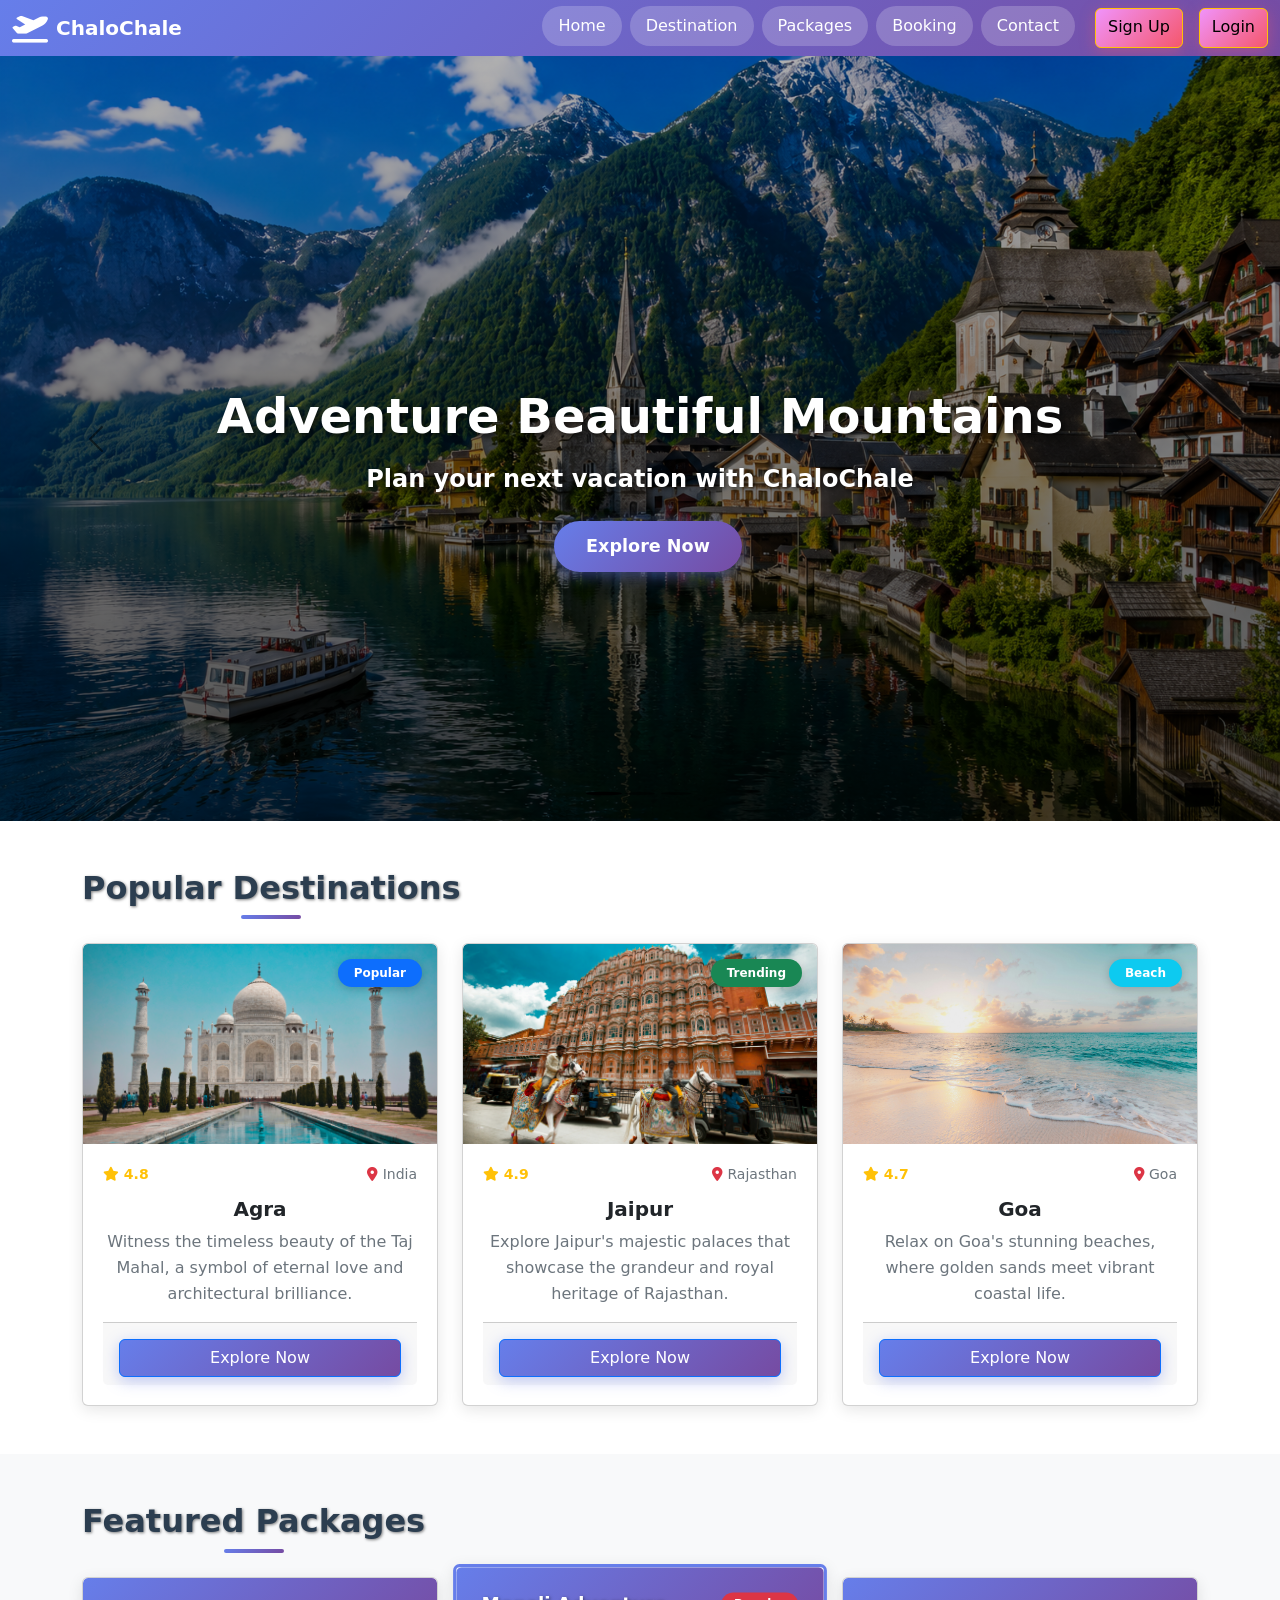
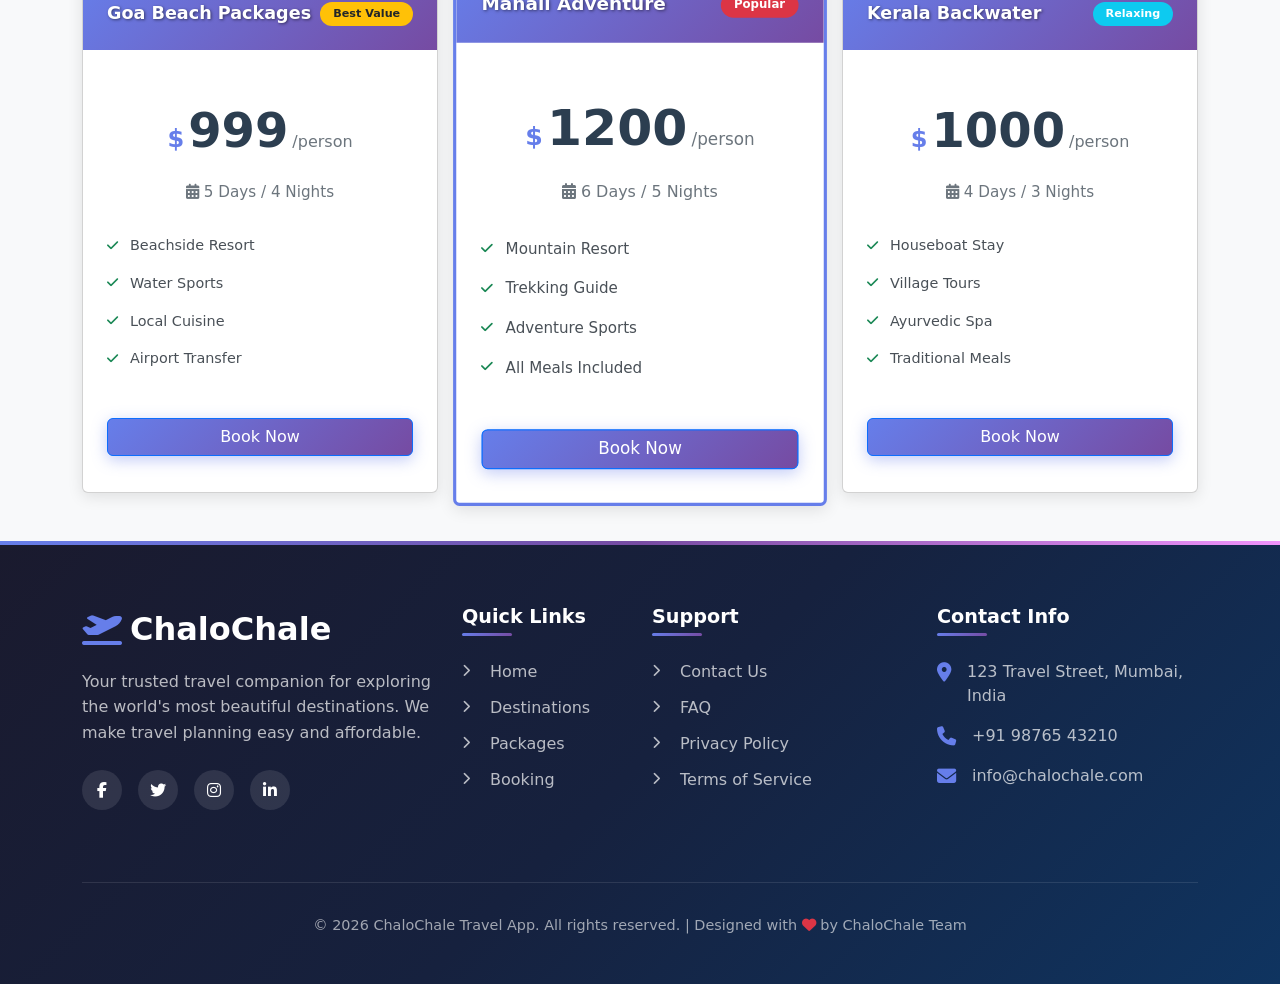
==== index.html @ b2a741e1 "updated" ====
<!DOCTYPE html>
<html lang="en">
<head>
    <meta charset="UTF-8">
    <meta name="viewport" content="width=device-width, initial-scale=1.0">
    <title>ChaloChale Travel App</title>
    <link rel="stylesheet" href="/CSS/index.css">

    <!-- Bootstrap 5 CSS -->
    <link href="https://cdn.jsdelivr.net/npm/bootstrap@5.0.2/dist/css/bootstrap.min.css" rel="stylesheet">
    
    <!-- Font Awesome for Icons -->
    <link rel="stylesheet" href="https://cdnjs.cloudflare.com/ajax/libs/font-awesome/6.4.0/css/all.min.css">
</head>
<body>

    <nav class="navbar navbar-expand-lg navbar-dark bg-dark">
        <div class="container-fluid">

            <!-- Brand -->
            <a class="navbar-brand" href="#">
                <i class="fas fa-plane-departure"></i>
                ChaloChale
            </a>

            <!-- Toggle Button -->
            <button class="navbar-toggler" type="button"
                    data-bs-toggle="collapse"
                    data-bs-target="#navbarNav"
                    aria-controls="navbarNav"
                    aria-expanded="false"
                    aria-label="Toggle navigation">

                <span class="navbar-toggler-icon"></span>
            </button>

            <!-- Navbar Links -->
            <div class="collapse navbar-collapse" id="navbarNav">
                <ul class="navbar-nav ms-auto">

                    <li class="nav-item">
                        <a class="nav-link active" aria-current="page" href="index.html">Home</a>
                    </li>

                    <li class="nav-item">
                        <a class="nav-link active" href="Destinations.html">Destination</a>
                    </li>

                    <li class="nav-item">
                        <a class="nav-link active" href="Packages.html">Packages</a>
                    </li>
                    <li class="nav-item">
                        <a class="nav-link active" href="booking.html">Booking</a>
                    </li>
                    <li class="nav-item">
                        <a class="nav-link active" aria-current="page" href="Contact.html">Contact</a>
                    </li>
                    <a href="signup.html" class="btn btn-warning ms-lg-3">Sign Up</a>
                    <a href="login.html" class="btn btn-warning ms-lg-3">Login</a>

                </ul>
            </div>

        </div>
    </nav>

    <div id="carouselExampleDark" class="carousel carousel-dark slide" data-bs-ride="carousel">
  <div class="carousel-indicators">
    <button type="button" data-bs-target="#carouselExampleDark" data-bs-slide-to="0" class="active" aria-current="true" aria-label="Slide 1"></button>
    <button type="button" data-bs-target="#carouselExampleDark" data-bs-slide-to="1" aria-label="Slide 2"></button>
    <button type="button" data-bs-target="#carouselExampleDark" data-bs-slide-to="2" aria-label="Slide 3"></button>
  </div>
  <div class="carousel-inner">
    <div class="carousel-item active" data-bs-interval="10000">
      <img src="/images/dest1.png" class="d-block w-100" alt="..." height="850">
      <div class="carousel-caption d-none d-md-block">
        <h5 class="fw-bolder">Adventure Beautiful Mountains </h5>
        <p  class="fw-bold">Plan your next vacation with ChaloChale</p>
        <button class="btn btn-primary ms-lg-3">Explore Now</button>
      </div>
    </div>
    <div class="carousel-item" data-bs-interval="2000">
      <img src="/images/dest2.jpg" class="d-block w-100"  height="850" alt="...">
      <div class="carousel-caption d-none d-md-block">
        <h5 class="fw-bolder">Explore Beautiful Beaches</h5>
        <p class="fw-bold">See your next Sunset on a beautiful beach</p>
        <button class="btn btn-secondary ms-lg-3">View Beaches</button>
      </div>
    </div>
    <div class="carousel-item">
      <img src="/images/image3.jpg_alt=media" class="d-block w-100" alt="..." height="850">
      <div class="carousel-caption d-none d-md-block">
        <h5 class="fw-bolder">Explore Lake-Side View</h5>
        <p class="fw-bold">Discover trekking and Hiking Packages</p>
        <button class="btn btn-success ms-lg-3">View Mountains</button>
      </div>
    </div>
  </div>
  <button class="carousel-control-prev" type="button" data-bs-target="#carouselExampleDark" data-bs-slide="prev">
    <span class="carousel-control-prev-icon" aria-hidden="true"></span>
    <span class="visually-hidden">Previous</span>
  </button>
  <button class="carousel-control-next" type="button" data-bs-target="#carouselExampleDark" data-bs-slide="next">
    <span class="carousel-control-next-icon" aria-hidden="true"></span>
    <span class="visually-hidden">Next</span>
  </button>
</div>
<section class="py-5">
<div class="container">
  <h2 class="text-center fw-bold mb-4">Popular Destinations</h2>
  <div class="row row-cols-1 row-cols-sm-2 row-cols-lg-3 g-4">
    <div class="col">
      <div class="card h-100 destination-card">
        <div class="card-image-wrapper">
          <img src="card1.jpg" class="card-img-top" alt="Agra">
          <div class="card-badge">
            <span class="badge bg-primary">Popular</span>
          </div>
        </div>
        <div class="card-body">
          <div class="card-meta">
            <span class="rating"><i class="fas fa-star text-warning"></i> 4.8</span>
            <span class="location"><i class="fas fa-map-marker-alt text-danger"></i> India</span>
          </div>
          <h5 class="card-title">Agra</h5>
          <p class="card-text">Witness the timeless beauty of the Taj Mahal, a symbol of eternal love and architectural brilliance.</p>
          <div class="card-footer mt-auto">
            <button class="btn btn-primary w-100">Explore Now</button>
          </div>
        </div>
      </div>
    </div>
    <div class="col">
      <div class="card h-100 destination-card">
        <div class="card-image-wrapper">
          <img src="card2.jpg" class="card-img-top" alt="Jaipur">
          <div class="card-badge">
            <span class="badge bg-success">Trending</span>
          </div>
        </div>
 <div class="card-body">
          <div class="card-meta">
            <span class="rating"><i class="fas fa-star text-warning"></i> 4.9</span>
            <span class="location"><i class="fas fa-map-marker-alt text-danger"></i> Rajasthan</span>
          </div>
          <h5 class="card-title">Jaipur</h5>
          <p class="card-text">Explore Jaipur's majestic palaces that showcase the grandeur and royal heritage of Rajasthan.</p>
          <div class="card-footer mt-auto">

<button class="btn btn-primary w-100">Explore Now</button>
          </div>
        </div>
      </div>
    </div>
    <div class="col">
      <div class="card h-100 destination-card">
        <div class="card-image-wrapper">
          <img src="card3.jpg" class="card-img-top" alt="Goa">
          <div class="card-badge">
            <span class="badge bg-info">Beach</span>
          </div>
        </div>
        <div class="card-body">
          <div class="card-meta">
            <span class="rating"><i class="fas fa-star text-warning"></i> 4.7</span>
            <span class="location"><i class="fas fa-map-marker-alt text-danger"></i> Goa</span>
          </div>
          <h5 class="card-title">Goa</h5>
          <p class="card-text">Relax on Goa's stunning beaches, where golden sands meet vibrant coastal life.</p>
          <div class="card-footer mt-auto">
            <button class="btn btn-primary w-100">Explore Now</button>
          </div>
        </div>
      </div>
    </div>
  </div>
</div>
</section>

<section class="py-5 bg-light">
  <div class="container">
    <h2 class="text-center fw-bold mb-4">Featured Packages</h2>
    <div class="row row-cols-1 row-cols-sm-2 row-cols-lg-3 g-4">
      <div class="col">
        <div class="card h-100 pricing-card">
          <div class="card-header">
            <h5 class="fw-bold">Goa Beach Packages</h5>
            <span class="badge bg-warning text-dark">Best Value</span>
          </div>
          <div class="card-body">
            <div class="price-tag">
              <span class="currency">$</span>
              <span class="amount">999</span>
              <span class="period">/person</span>
            </div>
            <p class="duration"><i class="fas fa-calendar-alt"></i> 5 Days / 4 Nights</p>
            <ul class="features-list">
              <li><i class="fas fa-check text-success"></i> Beachside Resort</li>
              <li><i class="fas fa-check text-success"></i> Water Sports</li>
              <li><i class="fas fa-check text-success"></i> Local Cuisine</li>
              <li><i class="fas fa-check text-success"></i> Airport Transfer</li>
            </ul>
            <button class="btn btn-primary w-100 mt-3" data-bs-target="#bookingModal">Book Now</button>
          </div>
        </div>
      </div>
      <div class="col">
        <div class="card h-100 pricing-card featured">
          <div class="card-header">
            <h5 class="fw-bold">Manali Adventure</h5>
            <span class="badge bg-danger">Popular</span>
          </div>
          <div class="card-body">
            <div class="price-tag">
              <span class="currency">$</span>
              <span class="amount">1200</span>
              <span class="period">/person</span>
            </div>
            <p class="duration"><i class="fas fa-calendar-alt"></i> 6 Days / 5 Nights</p>
            <ul class="features-list">
              <li><i class="fas fa-check text-success"></i> Mountain Resort</li>
              <li><i class="fas fa-check text-success"></i> Trekking Guide</li>
              <li><i class="fas fa-check text-success"></i> Adventure Sports</li>
              <li><i class="fas fa-check text-success"></i> All Meals Included</li>
            </ul>
            <button class="btn btn-primary w-100 mt-3" data-bs-target="#bookingModal">Book Now</button>
          </div>
        </div>
      </div>
      <div class="col">
        <div class="card h-100 pricing-card">
          <div class="card-header">
            <h5 class="fw-bold">Kerala Backwater</h5>
            <span class="badge bg-info">Relaxing</span>
          </div>
          <div class="card-body">
            <div class="price-tag">
              <span class="currency">$</span>
              <span class="amount">1000</span>
              <span class="period">/person</span>
            </div>
            <p class="duration"><i class="fas fa-calendar-alt"></i> 4 Days / 3 Nights</p>
            <ul class="features-list">
              <li><i class="fas fa-check text-success"></i> Houseboat Stay</li>
              <li><i class="fas fa-check text-success"></i> Village Tours</li>
              <li><i class="fas fa-check text-success"></i> Ayurvedic Spa</li>
              <li><i class="fas fa-check text-success"></i> Traditional Meals</li>
            </ul>
            <button class="btn btn-primary w-100 mt-3" data-bs-target="#bookingModal">Book Now</button>
          </div>
        </div>
      </div>
    </div>
  </div>
</section>

<!-- Footer -->
    <footer class="footer">
        <div class="container">
            <div class="row footer-content">
                <div class="col-lg-4 mb-4">
                    <div class="footer-logo">
                        <i class="fas fa-plane-departure"></i>
                        ChaloChale
                    </div>
                    <p class="footer-description">
                        Your trusted travel companion for exploring the world's most beautiful destinations. We make travel planning easy and affordable.
                    </p>
                    <div class="social-links">
                        <a href="#"><i class="fab fa-facebook-f"></i></a>
                        <a href="#"><i class="fab fa-twitter"></i></a>
                        <a href="#"><i class="fab fa-instagram"></i></a>
                        <a href="#"><i class="fab fa-linkedin-in"></i></a>
                    </div>
                </div>
                <div class="col-lg-2 col-md-4 mb-4">
                    <h5 class="footer-heading">Quick Links</h5>
                    <ul class="footer-links">
                        <li><a href="index.html"><i class="fas fa-chevron-right"></i> Home</a></li>
                        <li><a href="Destinations.html"><i class="fas fa-chevron-right"></i> Destinations</a></li>
                        <li><a href="Packages.html"><i class="fas fa-chevron-right"></i> Packages</a></li>
                        <li><a href="Booking.html"><i class="fas fa-chevron-right"></i> Booking</a></li>
                    </ul>
                </div>
                <div class="col-lg-3 col-md-4 mb-4">
                    <h5 class="footer-heading">Support</h5>
                    <ul class="footer-links">
                        <li><a href="Contact.html"><i class="fas fa-chevron-right"></i> Contact Us</a></li>
                        <li><a href="#"><i class="fas fa-chevron-right"></i> FAQ</a></li>
                        <li><a href="#"><i class="fas fa-chevron-right"></i> Privacy Policy</a></li>
                        <li><a href="#"><i class="fas fa-chevron-right"></i> Terms of Service</a></li>
                    </ul>
                </div>
                <div class="col-lg-3 col-md-4 mb-4">
                    <h5 class="footer-heading">Contact Info</h5>
                    <div class="footer-contact-item">
                        <i class="fas fa-map-marker-alt"></i>
                        <span>123 Travel Street, Mumbai, India</span>
                    </div>
                    <div class="footer-contact-item">
                        <i class="fas fa-phone"></i>
                        <span>+91 98765 43210</span>
                    </div>
                    <div class="footer-contact-item">
                        <i class="fas fa-envelope"></i>
                        <span>info@chalochale.com</span>
                    </div>
                </div>
            </div>
            <div class="footer-bottom">
                <p>&copy; 2026 ChaloChale Travel App. All rights reserved. | Designed with <i class="fas fa-heart text-danger"></i> by ChaloChale Team</p>
            </div>
        </div>
    </footer>
    <!-- Bootstrap 5 JS Bundle -->
    <script src="https://cdn.jsdelivr.net/npm/bootstrap@5.0.2/dist/js/bootstrap.bundle.min.js"></script>

</body>
</html>
---- CSS/index.css ----
/* Navbar styling */
.navbar {
    background: linear-gradient(135deg, #667eea 0%, #764ba2 100%) !important;
    box-shadow: 0 4px 20px rgba(102, 126, 234, 0.4);
    padding: 1rem 0;
    transition: all 0.3s ease;
}

.navbar:hover {
    box-shadow: 0 6px 25px rgba(102, 126, 234, 0.6);
}

.navbar-brand {
    font-weight: 700;
    font-size: 1.5rem;
    color: white !important;
    display: flex;
    align-items: center;
    gap: 0.5rem;
}

.navbar-brand i {
    font-size: 1.8rem;
}

.navbar-brand:hover {
    transform: scale(1.05);
    transition: transform 0.3s ease;
}

.nav-link {
    color: rgba(255, 255, 255, 0.9) !important;
    font-weight: 500;
    padding: 0.5rem 1rem !important;
    border-radius: 25px;
    transition: all 0.3s ease;
    margin: 0 0.25rem;
}

.nav-link:hover,
.nav-link.active {
    color: white !important;
    background: rgba(255, 255, 255, 0.2);
    transform: translateY(-2px);
}

.navbar-toggler {
    border: 2px solid rgba(255, 255, 255, 0.3);
    padding: 0.5rem;
}

.navbar-toggler:focus {
    box-shadow: 0 0 0 0.25rem rgba(255, 255, 255, 0.25);
}

.btn-warning {
    background: linear-gradient(135deg, #f093fb 0%, #f5576c 100%);
    border: none;
    border-radius: 25px;
    padding: 0.5rem 1.5rem;
    font-weight: 600;
    transition: all 0.3s ease;
    box-shadow: 0 4px 15px rgba(245, 87, 108, 0.4);
}

.btn-warning:hover {
    transform: translateY(-2px);
    box-shadow: 0 6px 20px rgba(245, 87, 108, 0.6);
    background: linear-gradient(135deg, #f5576c 0%, #f093fb 100%);
}

/* Carousel styling */
.carousel {
    position: relative;
}

.carousel-item {
    position: relative;
}

.carousel-item::before {
    content: '';
    position: absolute;
    top: 0;
    left: 0;
    right: 0;
    bottom: 0;
    background: linear-gradient(180deg, rgba(0,0,0,0.3) 0%, rgba(0,0,0,0.5) 50%, rgba(0,0,0,0.7) 100%);
    z-index: 1;
}

.carousel-item img {
    object-fit: cover;
    height: 85vh;
    min-height: 500px;
}

.carousel-caption {
    z-index: 2;
    bottom: 30% !important;
}

.carousel-caption h5 {
    font-size: 3rem;
    font-weight: 800;
    margin-bottom: 1rem;
    text-shadow: 3px 3px 6px rgba(0,0,0,0.7);
    animation: fadeInUp 1s ease;
}

.carousel-caption p {
    font-size: 1.5rem;
    font-weight: 600;
    margin-bottom: 1.5rem;
    text-shadow: 2px 2px 4px rgba(0,0,0,0.6);
    animation: fadeInUp 1s ease 0.3s backwards;
}

.carousel-caption .btn {
    padding: 0.75rem 2rem;
    font-size: 1.1rem;
    font-weight: 700;
    border-radius: 30px;
    animation: fadeInUp 1s ease 0.6s backwards;
}

.carousel-caption .btn-primary {
    background: linear-gradient(135deg, #667eea 0%, #764ba2 100%);
    border: none;
    box-shadow: 0 4px 15px rgba(102, 126, 234, 0.5);
}

.carousel-caption .btn-primary:hover {
    transform: translateY(-3px);
    box-shadow: 0 6px 25px rgba(102, 126, 234, 0.7);
}

.carousel-caption .btn-secondary {
    background: linear-gradient(135deg, #11998e 0%, #38ef7d 100%);
    border: none;
    box-shadow: 0 4px 15px rgba(17, 153, 142, 0.5);
}

.carousel-caption .btn-secondary:hover {
    transform: translateY(-3px);
    box-shadow: 0 6px 25px rgba(17, 153, 142, 0.7);
}

.carousel-caption .btn-success {
    background: linear-gradient(135deg, #f093fb 0%, #f5576c 100%);
    border: none;
    box-shadow: 0 4px 15px rgba(245, 87, 108, 0.5);
}

.carousel-caption .btn-success:hover {
    transform: translateY(-3px);
    box-shadow: 0 6px 25px rgba(245, 87, 108, 0.7);
}

.carousel-indicators button {
    width: 12px;
    height: 12px;
    border-radius: 50%;
    margin: 0 5px;
    background-color: rgba(255, 255, 255, 0.5);
    border: 2px solid white;
}

.carousel-indicators button.active {
    background-color: white;
    transform: scale(1.2);
}

.carousel-control-prev-icon,
.carousel-control-next-icon {
    width: 50px;
    height: 50px;
    background-size: 100%;
    filter: drop-shadow(0 2px 4px rgba(0,0,0,0.5));
}

@keyframes fadeInUp {
    from {
        opacity: 0;
        transform: translateY(30px);
    }
    to {
        opacity: 1;
        transform: translateY(0);
    }
}

/* Carousel text styling */
.fw-bolder{
    color: white;
    font-size: 30px;
    text-shadow: 2px 2px 4px rgba(0,0,0,0.5);
}

.fw-bold{
    color: white;
    text-shadow: 1px 1px 3px rgba(0,0,0,0.5);
}

.txt{
    font-weight: bold;
    text-align: center;
    margin-top: 10px;
}

/* Card base styling */
.card-body{
    text-align: center;
    padding: 1.5rem;
}

/* Modern card styling */
.card {
    border: none;
    border-radius: 15px;
    box-shadow: 0 4px 15px rgba(0,0,0,0.1);
    transition: all 0.3s ease;
    overflow: hidden;
    background: linear-gradient(145deg, #ffffff, #f8f9fa);
}

.card:hover {
    transform: translateY(-10px);
    box-shadow: 0 15px 35px rgba(0,0,0,0.2);
}

/* Card image styling */
.card-img-top {
    border-radius: 15px 15px 0 0;
    transition: transform 0.3s ease;
    object-fit: cover;
}

.card:hover .card-img-top {
    transform: scale(1.05);
}

/* Card title styling */
.card-title {
    font-weight: 700;
    color: #2c3e50;
    margin-bottom: 0.75rem;
    font-size: 1.25rem;
}

/* Card text styling */
.card-text {
    color: #6c757d;
    line-height: 1.6;
    margin-bottom: 1rem;
}

/* Button styling */
.btn-primary {
    background: linear-gradient(135deg, #667eea 0%, #764ba2 100%);
    border: none;
    border-radius: 25px;
    padding: 0.5rem 1.5rem;
    font-weight: 600;
    transition: all 0.3s ease;
    box-shadow: 0 4px 15px rgba(102, 126, 234, 0.4);
}

.btn-primary:hover {
    transform: translateY(-2px);
    box-shadow: 0 6px 20px rgba(102, 126, 234, 0.6);
    background: linear-gradient(135deg, #764ba2 0%, #667eea 100%);
}

/* Section styling */
section {
    padding: 4rem 0;
}

/* Responsive adjustments */
@media (max-width: 768px) {
    .fw-bolder {
        font-size: 24px;
    }
    
    .card-title {
        font-size: 1.1rem;
    }
    
    .card-text {
        font-size: 0.9rem;
    }
    
    section {
        padding: 2rem 0;
    }
}

@media (max-width: 576px) {
    .fw-bolder {
        font-size: 20px;
    }
    
    .btn-primary {
        padding: 0.4rem 1rem;
        font-size: 0.9rem;
    }
}

/* Featured packages card special styling */
.card.h-80 {
    min-height: 280px;
    border: 2px solid #e9ecef;
}

.card.h-80:hover {
    border-color: #667eea;
}

/* Price styling */
.text-success {
    color: #28a745 !important;
    font-size: 1.75rem;
    font-weight: 700;
}

/* Section heading styling */
h2.text-center {
    color: #2c3e50;
    font-weight: 700;
    margin-bottom: 2rem;
    position: relative;
    display: inline-block;
}

h2.text-center::after {
    content: '';
    display: block;
    width: 60px;
    height: 4px;
    background: linear-gradient(135deg, #667eea 0%, #764ba2 100%);
    margin: 0.5rem auto 0;
    border-radius: 2px;
}

/* Destination Card Styling */
.destination-card {
    border: none;
    border-radius: 15px;
    box-shadow: 0 4px 15px rgba(0,0,0,0.1);
    transition: all 0.4s cubic-bezier(0.175, 0.885, 0.32, 1.275);
    overflow: hidden;
    background: white;
}

.destination-card:hover {
    transform: translateY(-15px) scale(1.02);
    box-shadow: 0 20px 40px rgba(0,0,0,0.2);
}

.card-image-wrapper {
    position: relative;
    overflow: hidden;
}

.card-image-wrapper::after {
    content: '';
    position: absolute;
    top: 0;
    left: 0;
    right: 0;
    bottom: 0;
    background: linear-gradient(180deg, transparent 0%, rgba(0,0,0,0.3) 100%);
    opacity: 0;
    transition: opacity 0.3s ease;
}

.destination-card:hover .card-image-wrapper::after {
    opacity: 1;
}

.destination-card .card-img-top {
    height: 200px;
    object-fit: cover;
    transition: transform 0.5s ease;
}

.destination-card:hover .card-img-top {
    transform: scale(1.1);
}

.card-badge {
    position: absolute;
    top: 15px;
    right: 15px;
    z-index: 10;
}

.card-badge .badge {
    font-size: 0.75rem;
    padding: 0.5rem 1rem;
    border-radius: 20px;
    font-weight: 600;
    box-shadow: 0 2px 10px rgba(0,0,0,0.2);
}

.card-meta {
    display: flex;
    justify-content: space-between;
    align-items: center;
    margin-bottom: 0.75rem;
    font-size: 0.875rem;
    color: #6c757d;
}

.card-meta .rating {
    font-weight: 600;
    color: #ffc107;
}

.card-meta .location {
    font-weight: 500;
}

.destination-card .card-body {
    padding: 1.25rem;
    display: flex;
    flex-direction: column;
}

.destination-card .card-footer {
    margin-top: auto;
    padding-top: 1rem;
}

/* Pricing Card Styling */
.pricing-card {
    border: none;
    border-radius: 15px;
    box-shadow: 0 4px 15px rgba(0,0,0,0.1);
    transition: all 0.4s cubic-bezier(0.175, 0.885, 0.32, 1.275);
    overflow: hidden;
    background: white;
    position: relative;
}

.pricing-card:hover {
    transform: translateY(-15px) scale(1.02);
    box-shadow: 0 20px 40px rgba(0,0,0,0.2);
}

.pricing-card.featured {
    border: 3px solid #667eea;
    transform: scale(1.05);
}

.pricing-card.featured:hover {
    transform: translateY(-15px) scale(1.07);
}

.pricing-card .card-header {
    background: linear-gradient(135deg, #667eea 0%, #764ba2 100%);
    color: white;
    padding: 1.5rem;
    border-bottom: none;
    display: flex;
    justify-content: space-between;
    align-items: center;
}

.pricing-card .card-header h5 {
    margin: 0;
    font-size: 1.1rem;
}

.pricing-card .card-header .badge {
    font-size: 0.7rem;
    padding: 0.4rem 0.8rem;
    border-radius: 15px;
    font-weight: 600;
}

.pricing-card .card-body {
    padding: 2rem 1.5rem;
    text-align: center;
}

.price-tag {
    margin: 1.5rem 0;
    display: flex;
    justify-content: center;
    align-items: baseline;
    gap: 0.25rem;
}

.price-tag .currency {
    font-size: 1.5rem;
    font-weight: 600;
    color: #667eea;
}

.price-tag .amount {
    font-size: 3rem;
    font-weight: 800;
    color: #2c3e50;
    line-height: 1;
}

.price-tag .period {
    font-size: 1rem;
    color: #6c757d;
    font-weight: 500;
}

.pricing-card .duration {
    color: #6c757d;
    font-size: 0.95rem;
    margin-bottom: 1.5rem;
    font-weight: 500;
}

.features-list {
    list-style: none;
    padding: 0;
    margin: 0 0 1.5rem 0;
    text-align: left;
}

.features-list li {
    padding: 0.5rem 0;
    color: #495057;
    font-size: 0.9rem;
    display: flex;
    align-items: center;
    gap: 0.75rem;
}

.features-list li i {
    font-size: 0.8rem;
    flex-shrink: 0;
}

/* Enhanced responsive adjustments */
@media (max-width: 992px) {
    .destination-card .card-img-top {
        height: 180px;
    }
    
    .price-tag .amount {
        font-size: 2.5rem;
    }
    
    .pricing-card.featured {
        transform: scale(1);
    }
    
    .pricing-card.featured:hover {
        transform: translateY(-15px) scale(1.02);
    }
}

@media (max-width: 768px) {
    .destination-card .card-img-top {
        height: 160px;
    }
    
    .card-meta {
        font-size: 0.8rem;
    }
    
    .destination-card .card-body {
        padding: 1rem;
    }
    
    .price-tag .amount {
        font-size: 2rem;
    }
    
    .price-tag .currency {
        font-size: 1.25rem;
    }
    
    .features-list li {
        font-size: 0.85rem;
    }
    
    .pricing-card .card-body {
        padding: 1.5rem 1rem;
    }
}

@media (max-width: 576px) {
    .destination-card:hover {
        transform: translateY(-10px);
    }
    
    .pricing-card:hover {
        transform: translateY(-10px);
    }
    
    .destination-card .card-img-top {
        height: 140px;
    }
    
    .card-badge .badge {
        font-size: 0.65rem;
        padding: 0.4rem 0.75rem;
    }
    
    .price-tag .amount {
        font-size: 1.75rem;
    }
    
    .pricing-card .card-header {
        padding: 1rem;
    }
    
    .pricing-card .card-header h5 {
        font-size: 1rem;
    }
}

/* Footer Styling */
.footer {
    background: linear-gradient(135deg, #1a1a2e 0%, #16213e 50%, #0f3460 100%);
    color: white;
    padding: 4rem 0 2rem;
    position: relative;
    overflow: hidden;
}

.footer::before {
    content: '';
    position: absolute;
    top: 0;
    left: 0;
    right: 0;
    height: 4px;
    background: linear-gradient(90deg, #667eea 0%, #764ba2 50%, #f093fb 100%);
}

.footer-content {
    margin-bottom: 3rem;
}

.footer-logo {
    font-size: 2rem;
    font-weight: 700;
    margin-bottom: 1rem;
    display: flex;
    align-items: center;
    gap: 0.5rem;
}

.footer-logo i {
    color: #667eea;
}

.footer-description {
    color: rgba(255, 255, 255, 0.7);
    line-height: 1.6;
    margin-bottom: 1.5rem;
}

.footer-heading {
    font-size: 1.2rem;
    font-weight: 600;
    margin-bottom: 1.5rem;
    position: relative;
    padding-bottom: 0.5rem;
}

.footer-heading::after {
    content: '';
    position: absolute;
    bottom: 0;
    left: 0;
    width: 50px;
    height: 3px;
    background: linear-gradient(135deg, #667eea 0%, #764ba2 100%);
    border-radius: 2px;
}

.footer-links {
    list-style: none;
    padding: 0;
    margin: 0;
}

.footer-links li {
    margin-bottom: 0.75rem;
}

.footer-links a {
    color: rgba(255, 255, 255, 0.7);
    text-decoration: none;
    transition: all 0.3s ease;
    display: flex;
    align-items: center;
    gap: 0.5rem;
}

.footer-links a:hover {
    color: #667eea;
    transform: translateX(5px);
}

.footer-links a i {
    font-size: 0.8rem;
    width: 20px;
}

.footer-contact-item {
    display: flex;
    align-items: flex-start;
    gap: 1rem;
    margin-bottom: 1rem;
    color: rgba(255, 255, 255, 0.7);
}

.footer-contact-item i {
    color: #667eea;
    font-size: 1.2rem;
    margin-top: 0.2rem;
}

.social-links {
    display: flex;
    gap: 1rem;
    margin-top: 1.5rem;
}

.social-links a {
    width: 40px;
    height: 40px;
    border-radius: 50%;
    background: rgba(255, 255, 255, 0.1);
    display: flex;
    align-items: center;
    justify-content: center;
    color: white;
    transition: all 0.3s ease;
    text-decoration: none;
}

.social-links a:hover {
    background: linear-gradient(135deg, #667eea 0%, #764ba2 100%);
    transform: translateY(-3px);
    box-shadow: 0 5px 15px rgba(102, 126, 234, 0.4);
}

.footer-bottom {
    border-top: 1px solid rgba(255, 255, 255, 0.1);
    padding-top: 2rem;
    text-align: center;
    color: rgba(255, 255, 255, 0.6);
    font-size: 0.9rem;
}

.footer-bottom a {
    color: #667eea;
    text-decoration: none;
    transition: color 0.3s ease;
}

.footer-bottom a:hover {
    color: #764ba2;
}

@media (max-width: 768px) {
    .footer {
        padding: 3rem 0 1.5rem;
    }
    
    .footer-content {
        margin-bottom: 2rem;
    }
    
    .footer-logo {
        font-size: 1.5rem;
    }
    
    .footer-heading {
        font-size: 1.1rem;
    }
}
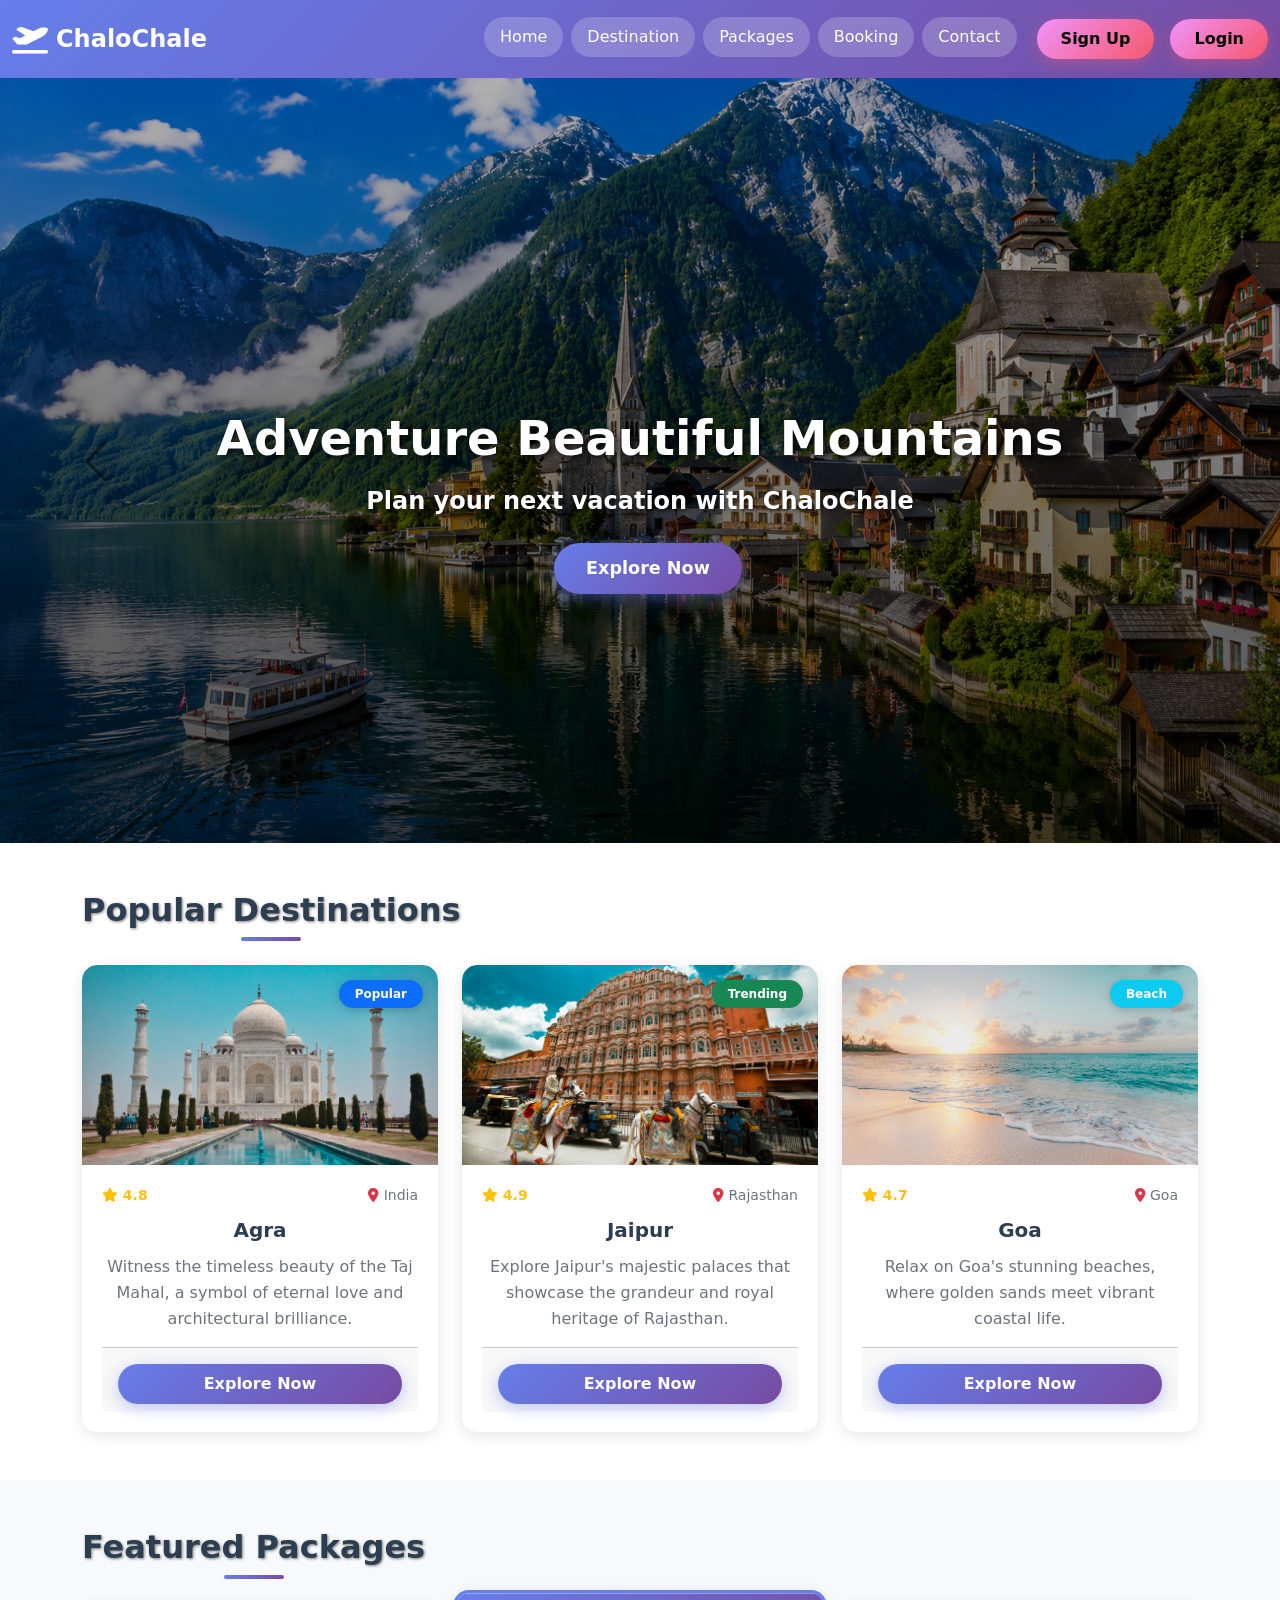
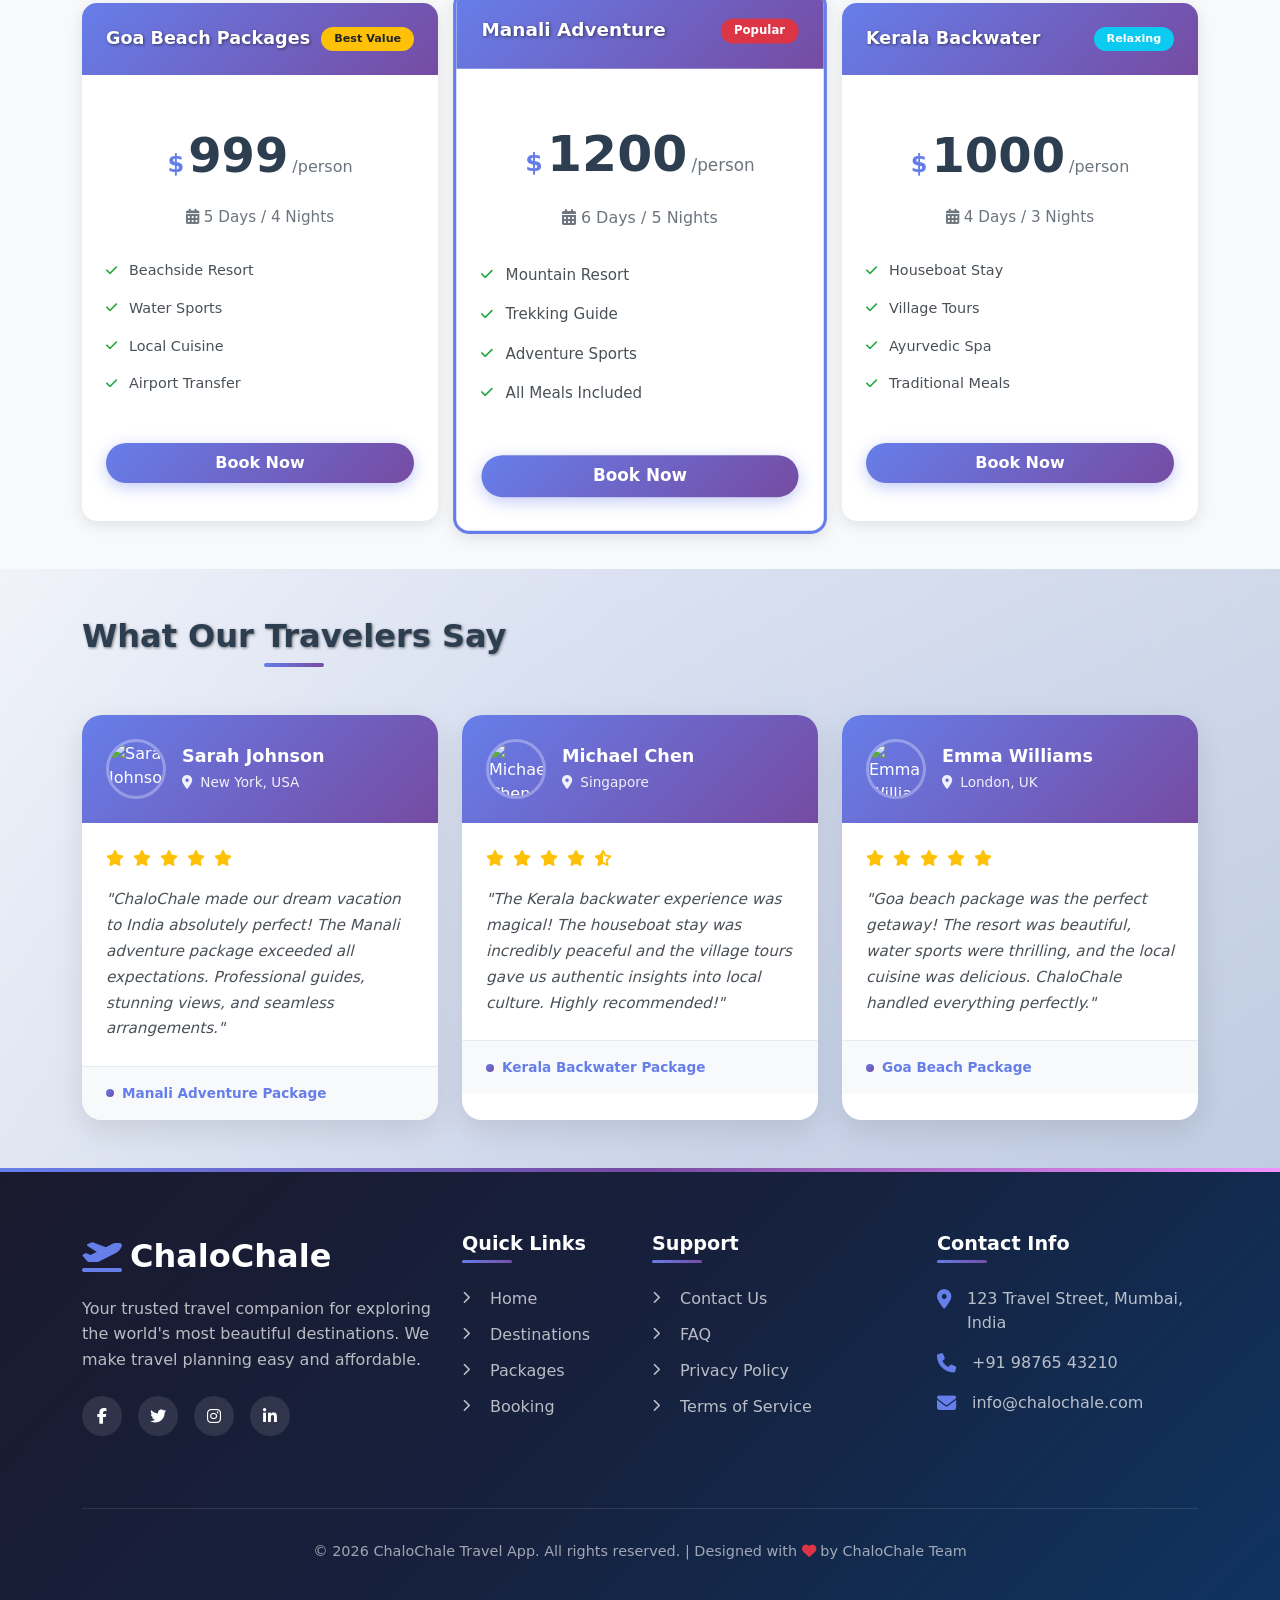
==== commit be983268: "updates done" ====
--- a/index.html
+++ b/index.html
@@ -4,13 +4,13 @@
     <meta charset="UTF-8">
     <meta name="viewport" content="width=device-width, initial-scale=1.0">
     <title>ChaloChale Travel App</title>
-    <link rel="stylesheet" href="/CSS/index.css">
 
     <!-- Bootstrap 5 CSS -->
     <link href="https://cdn.jsdelivr.net/npm/bootstrap@5.0.2/dist/css/bootstrap.min.css" rel="stylesheet">
     
     <!-- Font Awesome for Icons -->
     <link rel="stylesheet" href="https://cdnjs.cloudflare.com/ajax/libs/font-awesome/6.4.0/css/all.min.css">
+    <link rel="stylesheet" href="/CSS/index.css">
 </head>
 <body>
 
@@ -247,6 +247,93 @@
               <li><i class="fas fa-check text-success"></i> Traditional Meals</li>
             </ul>
             <button class="btn btn-primary w-100 mt-3" data-bs-target="#bookingModal">Book Now</button>
+          </div>
+        </div>
+      </div>
+    </div>
+  </div>
+</section>
+
+<!-- Testimonials Section -->
+<section class="py-5 testimonials-section">
+  <div class="container">
+    <h2 class="text-center fw-bold mb-5">What Our Travelers Say</h2>
+    <div class="row row-cols-1 row-cols-md-2 row-cols-lg-3 g-4">
+      <div class="col">
+        <div class="testimonial-card h-100">
+          <div class="testimonial-header">
+            <div class="testimonial-avatar">
+              <img src="https://randomuser.me/api/portraits/women/44.jpg" alt="Sarah Johnson">
+            </div>
+            <div class="testimonial-info">
+              <h5 class="testimonial-name">Sarah Johnson</h5>
+              <p class="testimonial-location"><i class="fas fa-map-marker-alt"></i> New York, USA</p>
+            </div>
+          </div>
+          <div class="testimonial-body">
+            <div class="testimonial-rating">
+              <i class="fas fa-star"></i>
+              <i class="fas fa-star"></i>
+              <i class="fas fa-star"></i>
+              <i class="fas fa-star"></i>
+              <i class="fas fa-star"></i>
+            </div>
+            <p class="testimonial-text">"ChaloChale made our dream vacation to India absolutely perfect! The Manali adventure package exceeded all expectations. Professional guides, stunning views, and seamless arrangements."</p>
+          </div>
+          <div class="testimonial-footer">
+            <span class="testimonial-package">Manali Adventure Package</span>
+          </div>
+        </div>
+      </div>
+      <div class="col">
+        <div class="testimonial-card h-100">
+          <div class="testimonial-header">
+            <div class="testimonial-avatar">
+              <img src="https://randomuser.me/api/portraits/men/32.jpg" alt="Michael Chen">
+            </div>
+            <div class="testimonial-info">
+              <h5 class="testimonial-name">Michael Chen</h5>
+              <p class="testimonial-location"><i class="fas fa-map-marker-alt"></i> Singapore</p>
+            </div>
+          </div>
+          <div class="testimonial-body">
+            <div class="testimonial-rating">
+              <i class="fas fa-star"></i>
+              <i class="fas fa-star"></i>
+              <i class="fas fa-star"></i>
+              <i class="fas fa-star"></i>
+              <i class="fas fa-star-half-alt"></i>
+            </div>
+            <p class="testimonial-text">"The Kerala backwater experience was magical! The houseboat stay was incredibly peaceful and the village tours gave us authentic insights into local culture. Highly recommended!"</p>
+          </div>
+          <div class="testimonial-footer">
+            <span class="testimonial-package">Kerala Backwater Package</span>
+          </div>
+        </div>
+      </div>
+      <div class="col">
+        <div class="testimonial-card h-100">
+          <div class="testimonial-header">
+            <div class="testimonial-avatar">
+              <img src="https://randomuser.me/api/portraits/women/65.jpg" alt="Emma Williams">
+            </div>
+            <div class="testimonial-info">
+              <h5 class="testimonial-name">Emma Williams</h5>
+              <p class="testimonial-location"><i class="fas fa-map-marker-alt"></i> London, UK</p>
+            </div>
+          </div>
+          <div class="testimonial-body">
+            <div class="testimonial-rating">
+              <i class="fas fa-star"></i>
+              <i class="fas fa-star"></i>
+              <i class="fas fa-star"></i>
+              <i class="fas fa-star"></i>
+              <i class="fas fa-star"></i>
+            </div>
+            <p class="testimonial-text">"Goa beach package was the perfect getaway! The resort was beautiful, water sports were thrilling, and the local cuisine was delicious. ChaloChale handled everything perfectly."</p>
+          </div>
+          <div class="testimonial-footer">
+            <span class="testimonial-package">Goa Beach Package</span>
           </div>
         </div>
       </div>
--- a/CSS/index.css
+++ b/CSS/index.css
@@ -785,7 +785,251 @@
     }
 }
 
-
-
-
-
+/* Testimonials Section Styling */
+.testimonials-section {
+    background: linear-gradient(135deg, #f5f7fa 0%, #c3cfe2 100%);
+    position: relative;
+    overflow: hidden;
+}
+
+.testimonials-section::before {
+    content: '';
+    position: absolute;
+    top: -50%;
+    left: -50%;
+    width: 200%;
+    height: 200%;
+    background: radial-gradient(circle, rgba(102, 126, 234, 0.1) 0%, transparent 70%);
+    animation: pulse 15s ease-in-out infinite;
+}
+
+@keyframes pulse {
+    0%, 100% {
+        transform: scale(1);
+    }
+    50% {
+        transform: scale(1.1);
+    }
+}
+
+.testimonial-card {
+    background: white;
+    border-radius: 20px;
+    box-shadow: 0 10px 30px rgba(0, 0, 0, 0.1);
+    transition: all 0.4s cubic-bezier(0.175, 0.885, 0.32, 1.275);
+    overflow: hidden;
+    position: relative;
+    z-index: 1;
+}
+
+.testimonial-card:hover {
+    transform: translateY(-15px) scale(1.03);
+    box-shadow: 0 20px 50px rgba(102, 126, 234, 0.3);
+}
+
+.testimonial-header {
+    display: flex;
+    align-items: center;
+    gap: 1rem;
+    padding: 1.5rem;
+    background: linear-gradient(135deg, #667eea 0%, #764ba2 100%);
+    color: white;
+}
+
+.testimonial-avatar {
+    width: 60px;
+    height: 60px;
+    border-radius: 50%;
+    overflow: hidden;
+    border: 3px solid rgba(255, 255, 255, 0.3);
+    flex-shrink: 0;
+}
+
+.testimonial-avatar img {
+    width: 100%;
+    height: 100%;
+    object-fit: cover;
+}
+
+.testimonial-info {
+    flex: 1;
+}
+
+.testimonial-name {
+    font-weight: 700;
+    font-size: 1.1rem;
+    margin-bottom: 0.25rem;
+    color: white;
+}
+
+.testimonial-location {
+    font-size: 0.85rem;
+    color: rgba(255, 255, 255, 0.9);
+    margin: 0;
+}
+
+.testimonial-location i {
+    margin-right: 0.25rem;
+}
+
+.testimonial-body {
+    padding: 1.5rem;
+}
+
+.testimonial-rating {
+    color: #ffc107;
+    margin-bottom: 1rem;
+    font-size: 1rem;
+}
+
+.testimonial-rating i {
+    margin-right: 0.25rem;
+}
+
+.testimonial-text {
+    color: #495057;
+    line-height: 1.7;
+    font-style: italic;
+    font-size: 0.95rem;
+    margin: 0;
+}
+
+.testimonial-footer {
+    padding: 1rem 1.5rem;
+    background: #f8f9fa;
+    border-top: 1px solid #e9ecef;
+}
+
+.testimonial-package {
+    font-size: 0.85rem;
+    color: #667eea;
+    font-weight: 600;
+    display: flex;
+    align-items: center;
+    gap: 0.5rem;
+}
+
+.testimonial-package::before {
+    content: '';
+    width: 8px;
+    height: 8px;
+    background: linear-gradient(135deg, #667eea 0%, #764ba2 100%);
+    border-radius: 50%;
+}
+
+/* Testimonials responsive adjustments */
+@media (max-width: 992px) {
+    .testimonial-card:hover {
+        transform: translateY(-10px) scale(1.02);
+    }
+}
+
+@media (max-width: 768px) {
+    .testimonial-header {
+        padding: 1.25rem;
+    }
+    
+    .testimonial-avatar {
+        width: 50px;
+        height: 50px;
+    }
+    
+    .testimonial-name {
+        font-size: 1rem;
+    }
+    
+    .testimonial-location {
+        font-size: 0.8rem;
+    }
+    
+    .testimonial-body {
+        padding: 1.25rem;
+    }
+    
+    .testimonial-text {
+        font-size: 0.9rem;
+    }
+    
+    .testimonial-footer {
+        padding: 0.75rem 1.25rem;
+    }
+}
+
+@media (max-width: 576px) {
+    .testimonial-card:hover {
+        transform: translateY(-8px);
+    }
+    
+    .testimonial-avatar {
+        width: 45px;
+        height: 45px;
+    }
+    
+    .testimonial-header {
+        padding: 1rem;
+    }
+    
+    .testimonial-body {
+        padding: 1rem;
+    }
+}
+
+/* Contact Card Styling */
+.contact-card {
+    border: none;
+    border-radius: 15px;
+    box-shadow: 0 4px 15px rgba(0,0,0,0.1);
+    transition: all 0.3s ease;
+    background: white;
+}
+
+.contact-card:hover {
+    transform: translateY(-10px);
+    box-shadow: 0 15px 35px rgba(0,0,0,0.2);
+}
+
+.contact-icon {
+    width: 60px;
+    height: 60px;
+    border-radius: 50%;
+    background: linear-gradient(135deg, #667eea 0%, #764ba2 100%);
+    display: flex;
+    align-items: center;
+    justify-content: center;
+    margin: 0 auto;
+    color: white;
+    font-size: 1.5rem;
+}
+
+.contact-card .card-title {
+    color: #2c3e50;
+    font-weight: 700;
+}
+
+.contact-card .card-text {
+    color: #6c757d;
+}
+
+/* Contact Form Styling */
+form .form-control {
+    border-radius: 10px;
+    padding: 0.75rem 1rem;
+    border: 2px solid #e9ecef;
+    transition: all 0.3s ease;
+}
+
+form .form-control:focus {
+    border-color: #667eea;
+    box-shadow: 0 0 0 0.25rem rgba(102, 126, 234, 0.25);
+}
+
+form .form-label {
+    font-weight: 600;
+    color: #2c3e50;
+    margin-bottom: 0.5rem;
+}
+
+
+
+
+
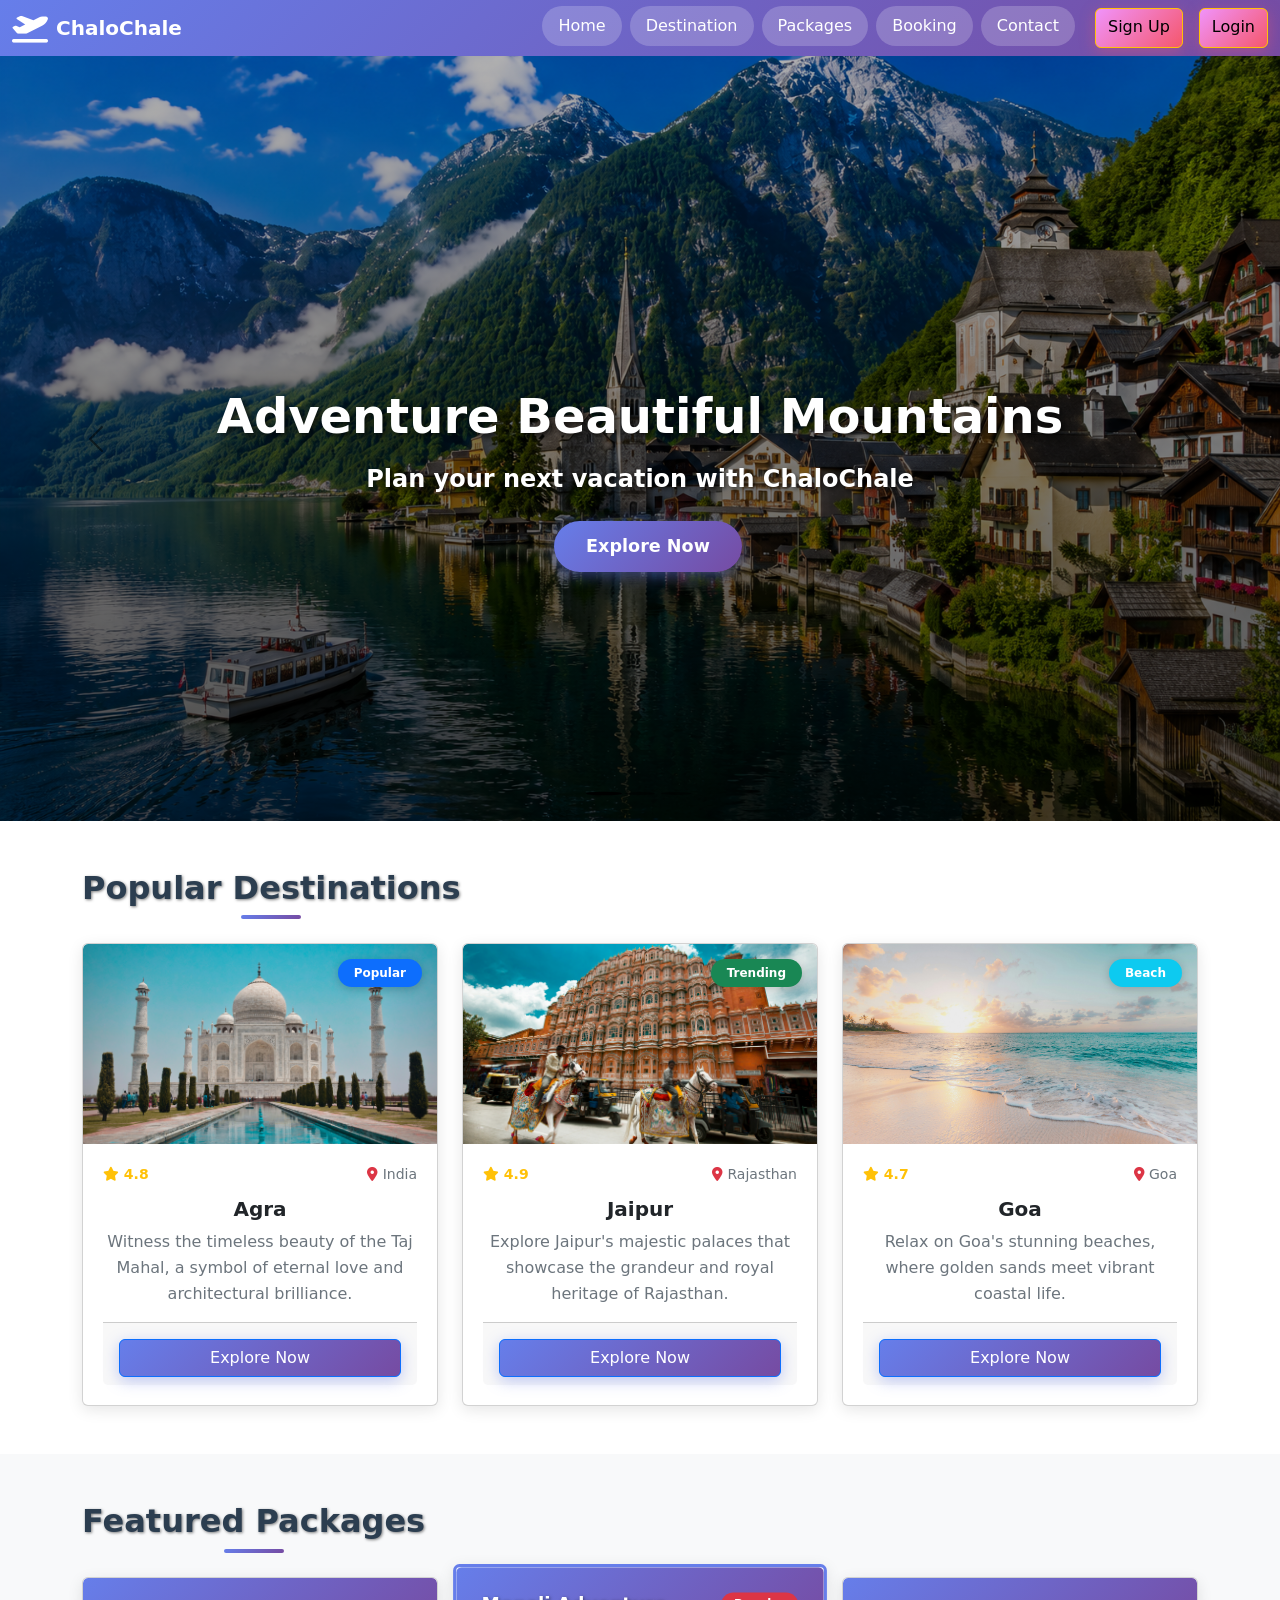
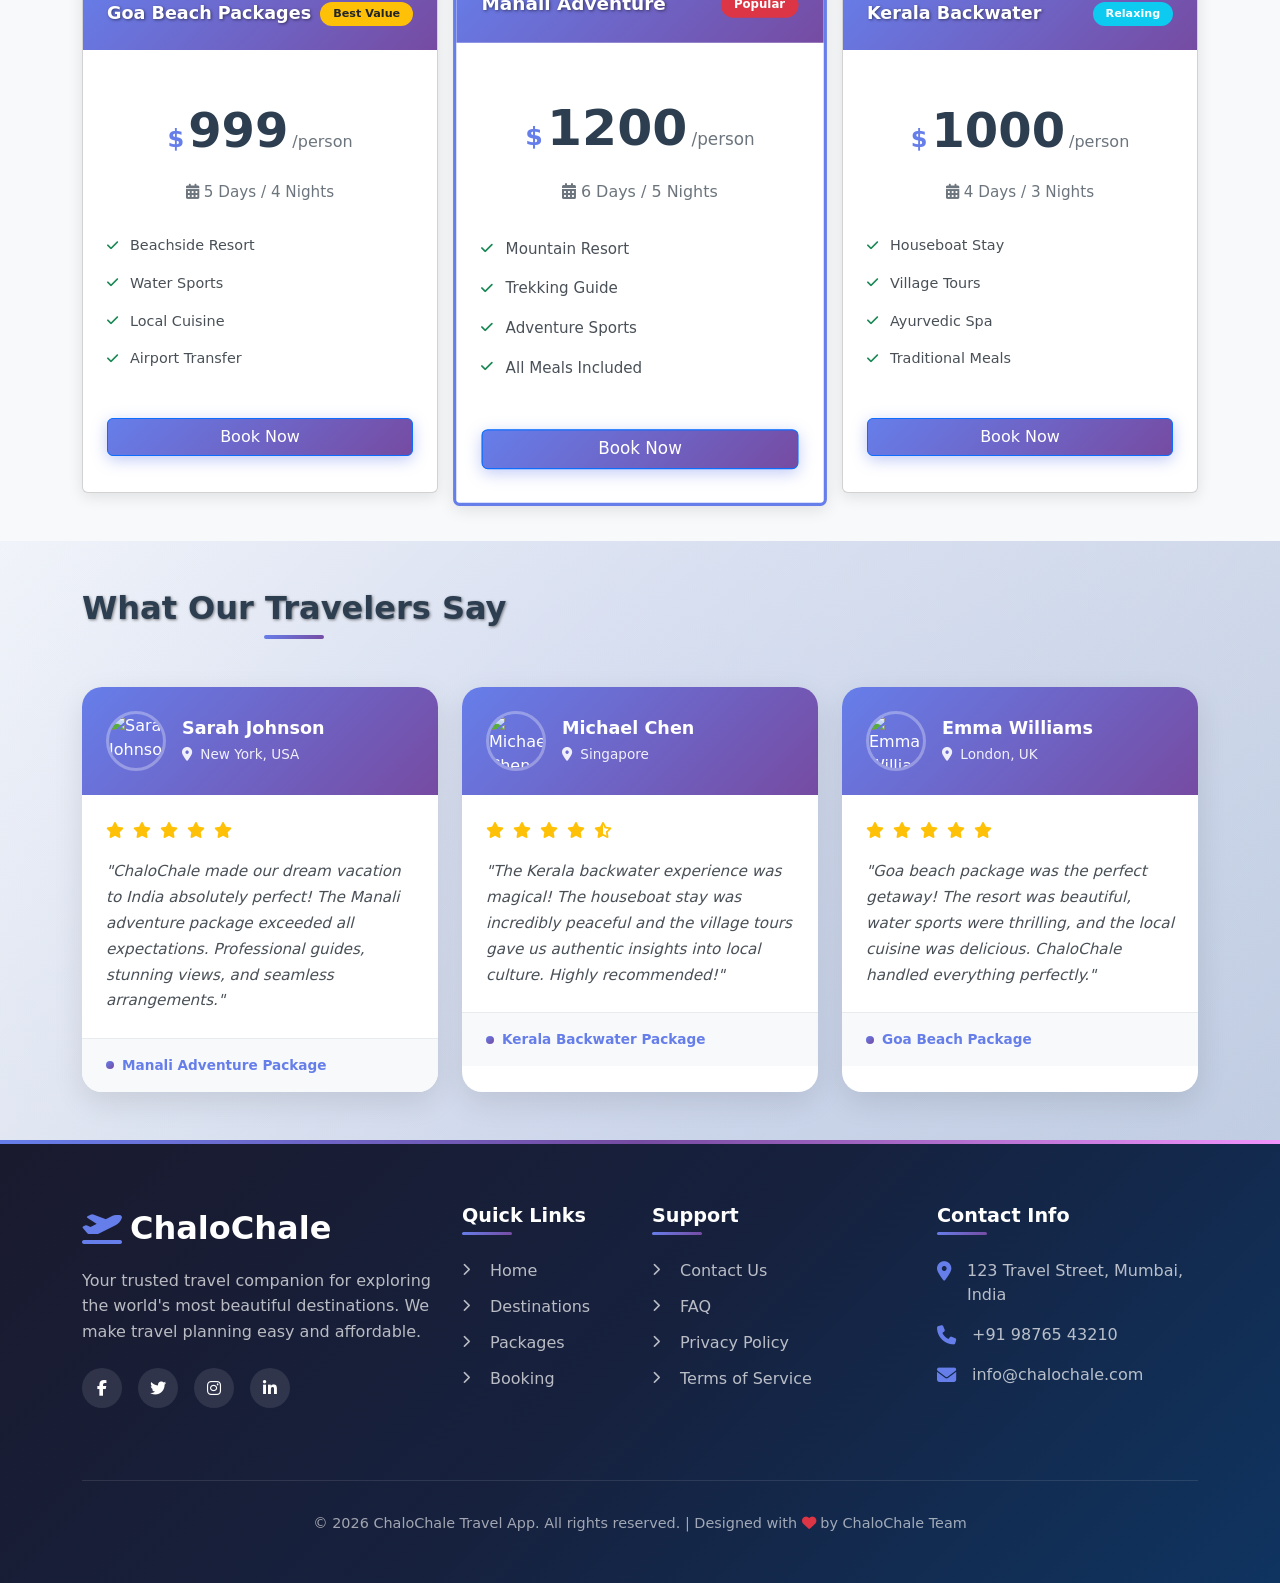
==== commit 3dd9b45f: "more updates" ====
--- a/index.html
+++ b/index.html
@@ -4,13 +4,13 @@
     <meta charset="UTF-8">
     <meta name="viewport" content="width=device-width, initial-scale=1.0">
     <title>ChaloChale Travel App</title>
+     <link rel="stylesheet" href="CSS/index.css">
 
     <!-- Bootstrap 5 CSS -->
     <link href="https://cdn.jsdelivr.net/npm/bootstrap@5.0.2/dist/css/bootstrap.min.css" rel="stylesheet">
     
     <!-- Font Awesome for Icons -->
     <link rel="stylesheet" href="https://cdnjs.cloudflare.com/ajax/libs/font-awesome/6.4.0/css/all.min.css">
-    <link rel="stylesheet" href="/CSS/index.css">
 </head>
 <body>
 
@@ -72,7 +72,7 @@
   </div>
   <div class="carousel-inner">
     <div class="carousel-item active" data-bs-interval="10000">
-      <img src="/images/dest1.png" class="d-block w-100" alt="..." height="850">
+      <img src="images/dest1.png" class="d-block w-100" alt="..." height="850">
       <div class="carousel-caption d-none d-md-block">
         <h5 class="fw-bolder">Adventure Beautiful Mountains </h5>
         <p  class="fw-bold">Plan your next vacation with ChaloChale</p>
@@ -80,7 +80,7 @@
       </div>
     </div>
     <div class="carousel-item" data-bs-interval="2000">
-      <img src="/images/dest2.jpg" class="d-block w-100"  height="850" alt="...">
+      <img src="images/dest2.jpg" class="d-block w-100"  height="850" alt="...">
       <div class="carousel-caption d-none d-md-block">
         <h5 class="fw-bolder">Explore Beautiful Beaches</h5>
         <p class="fw-bold">See your next Sunset on a beautiful beach</p>
@@ -88,7 +88,7 @@
       </div>
     </div>
     <div class="carousel-item">
-      <img src="/images/image3.jpg_alt=media" class="d-block w-100" alt="..." height="850">
+      <img src="images/image3.jpg_alt=media" class="d-block w-100" alt="..." height="850">
       <div class="carousel-caption d-none d-md-block">
         <h5 class="fw-bolder">Explore Lake-Side View</h5>
         <p class="fw-bold">Discover trekking and Hiking Packages</p>
